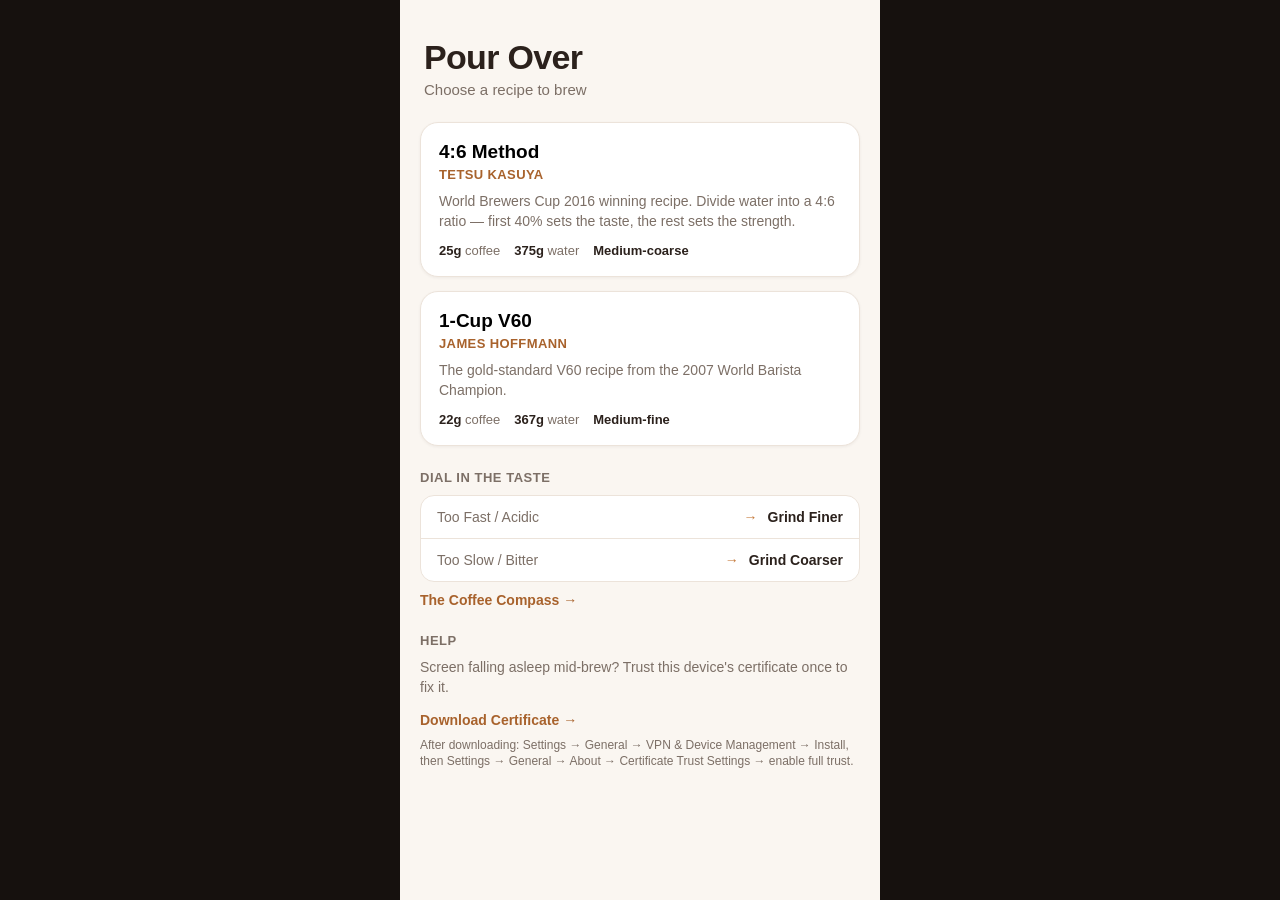
==== index.html @ e3b20e97 "working" ====
<!DOCTYPE html>
<html lang="en">
<head>
<meta charset="UTF-8" />
<meta name="viewport" content="width=device-width, initial-scale=1, viewport-fit=cover, maximum-scale=1" />
<meta name="theme-color" content="#1c1512" />
<title>Pour Over Timer</title>
<link rel="stylesheet" href="styles.css" />
</head>
<body>

<!-- HOME SCREEN -->
<section id="screen-home" class="screen screen-light active">
  <header class="home-header">
    <h1>Pour Over</h1>
    <p class="subtitle">Choose a recipe to brew</p>
  </header>
  <div id="recipe-list" class="recipe-list"></div>

  <section class="tasting-notes">
    <h3 class="steps-title">Dial In The Taste</h3>
    <div class="taste-list">
      <div class="taste-row">
        <span class="taste-symptom">Too Fast / Acidic</span>
        <span class="taste-arrow">&rarr;</span>
        <span class="taste-fix">Grind Finer</span>
      </div>
      <div class="taste-row">
        <span class="taste-symptom">Too Slow / Bitter</span>
        <span class="taste-arrow">&rarr;</span>
        <span class="taste-fix">Grind Coarser</span>
      </div>
    </div>
    <a
      class="taste-link"
      href="https://www.baristahustle.com/app-archive-main/the-coffee-compass/"
      target="_blank"
      rel="noopener noreferrer"
    >The Coffee Compass &rarr;</a>
  </section>

  <section class="help-section">
    <h3 class="steps-title">Help</h3>
    <p class="help-text">
      Screen falling asleep mid-brew? Trust this device's certificate once
      to fix it.
    </p>
    <a class="taste-link" href="/rootCA.pem">Download Certificate &rarr;</a>
    <p class="help-hint">
      After downloading: Settings &rarr; General &rarr; VPN &amp; Device
      Management &rarr; Install, then Settings &rarr; General &rarr; About
      &rarr; Certificate Trust Settings &rarr; enable full trust.
    </p>
  </section>
</section>

<!-- TUNE SCREEN -->
<section id="screen-tune" class="screen screen-light">
  <header class="tune-header">
    <button id="tune-back" class="icon-btn" aria-label="Back">&#8592;</button>
    <h2 id="tune-title">Recipe</h2>
    <span class="icon-btn spacer"></span>
  </header>

  <div class="tune-body">
    <div class="size-row" id="size-row"></div>

    <div class="dose-row">
      <button id="dose-minus" class="stepper-btn" aria-label="Decrease dose">&minus;</button>
      <div class="dose-display">
        <span id="dose-value">25</span><span class="dose-unit">g coffee</span>
      </div>
      <button id="dose-plus" class="stepper-btn" aria-label="Increase dose">&plus;</button>
    </div>

    <div class="totals-row">
      <div class="total-chip">
        <span class="total-icon">&#9749;</span>
        <span id="total-coffee">25 g</span>
      </div>
      <div class="total-chip">
        <span class="total-icon">&#128167;</span>
        <span id="total-water">375 g</span>
      </div>
      <div class="total-chip">
        <span class="total-icon">&#9881;&#65039;</span>
        <span id="total-grind">Medium-coarse</span>
      </div>
    </div>

    <div id="dialin-section" class="dialin-section">
      <h3 class="steps-title">Dial In The Taste</h3>
      <div class="dialin-row">
        <span class="dialin-label">Balance</span>
        <div id="balance-seg" class="segmented"></div>
      </div>
      <div class="dialin-row">
        <span class="dialin-label">Strength</span>
        <div id="strength-seg" class="segmented"></div>
      </div>
      <div id="pour-chart" class="pour-chart"></div>
      <div class="pour-chart-legend">
        <span class="legend-item"><i class="legend-swatch legend-taste"></i>Balance</span>
        <span class="legend-item"><i class="legend-swatch legend-strength"></i>Strength</span>
      </div>
    </div>

    <h3 class="steps-title">Pour Schedule</h3>
    <div id="step-list" class="step-list"></div>
  </div>

  <div class="tune-footer">
    <button id="start-btn" class="primary-btn">Start Timer</button>
  </div>
</section>

<!-- TIMER SCREEN -->
<section id="screen-timer" class="screen screen-dark">
  <header class="timer-header">
    <button id="timer-close" class="icon-btn dark" aria-label="Close">&times;</button>
    <div class="timer-title-wrap">
      <h2 id="timer-recipe-name">Recipe</h2>
      <span id="timer-progress-label" class="timer-progress-label">Step 1 of 5</span>
    </div>
    <button id="timer-restart" class="icon-btn dark" aria-label="Restart">&#8635;</button>
  </header>

  <div class="ring-wrap">
    <svg class="ring" viewBox="0 0 240 240">
      <circle class="ring-track" cx="120" cy="120" r="108" />
      <circle id="ring-progress" class="ring-progress" cx="120" cy="120" r="108" />
    </svg>
    <div class="ring-center">
      <span id="timer-clock">0:45</span>
    </div>
  </div>

  <div class="instruction-wrap">
    <p id="instruction-main">Pour to 75 g total</p>
    <p id="instruction-note">Bloom — gently swirl</p>
    <p id="instruction-next">Next: pour to 150 g total</p>
  </div>

  <div class="timer-controls">
    <button id="skip-back" class="control-btn" aria-label="Previous step">&#9198;</button>
    <button id="play-pause" class="control-btn primary" aria-label="Pause">&#10074;&#10074;</button>
    <button id="skip-fwd" class="control-btn" aria-label="Next step">&#9197;</button>
  </div>
</section>

<!-- DONE SCREEN -->
<section id="screen-done" class="screen screen-dark">
  <div class="done-body">
    <span class="done-icon">&#9749;</span>
    <h2>Brew complete</h2>
    <p id="done-time">Total time 3:30</p>
    <button id="done-btn" class="primary-btn">New Brew</button>
  </div>
</section>

<script src="recipes.js"></script>
<script src="app.js"></script>
</body>
</html>
---- styles.css ----
:root {
  --accent: #c5793a;
  --accent-dark: #a8622c;
  --cream: #faf6f1;
  --card: #ffffff;
  --ink: #2b211c;
  --ink-soft: #7c6f66;
  --border: #ece3da;
  --dark-bg: #16110e;
  --dark-card: #221a15;
  --dark-ink: #f5ede4;
  --dark-ink-soft: #a99a8d;
  --safe-top: env(safe-area-inset-top, 0px);
  --safe-bottom: env(safe-area-inset-bottom, 0px);
}

* { box-sizing: border-box; }

html, body {
  margin: 0;
  padding: 0;
  height: 100%;
  background: var(--dark-bg);
  font-family: -apple-system, BlinkMacSystemFont, "SF Pro Text", "Segoe UI", Roboto, sans-serif;
  color: var(--ink);
  -webkit-tap-highlight-color: transparent;
  overscroll-behavior: none;
}

button {
  font-family: inherit;
  border: none;
  background: none;
  cursor: pointer;
}

.screen {
  display: none;
  flex-direction: column;
  width: 100%;
  max-width: 480px;
  margin: 0 auto;
  min-height: 100vh;
  min-height: 100dvh;
  padding-top: calc(var(--safe-top) + 14px);
  padding-bottom: calc(var(--safe-bottom) + 14px);
}
.screen.active { display: flex; }
.screen-light { background: var(--cream); color: var(--ink); }
.screen-dark { background: var(--dark-bg); color: var(--dark-ink); }

/* ---------- HOME ---------- */
.home-header { padding: 24px 24px 8px; }
.home-header h1 { font-size: 34px; margin: 0 0 4px; letter-spacing: -0.02em; }
.subtitle { margin: 0; color: var(--ink-soft); font-size: 15px; }

.recipe-list {
  display: flex;
  flex-direction: column;
  gap: 14px;
  padding: 16px 20px;
}

.recipe-card {
  background: var(--card);
  border: 1px solid var(--border);
  border-radius: 18px;
  padding: 18px;
  text-align: left;
  box-shadow: 0 1px 3px rgba(43, 33, 28, 0.06);
}
.recipe-card h3 { margin: 0 0 4px; font-size: 19px; }
.recipe-card .author { margin: 0 0 10px; font-size: 13px; color: var(--accent-dark); font-weight: 600; text-transform: uppercase; letter-spacing: 0.03em; }
.recipe-card .desc { margin: 0 0 12px; font-size: 14px; color: var(--ink-soft); line-height: 1.4; }
.recipe-card .meta { display: flex; gap: 14px; font-size: 13px; color: var(--ink-soft); }
.recipe-card .meta b { color: var(--ink); }

.tasting-notes { padding: 8px 20px 16px; }

.taste-list {
  background: var(--card);
  border: 1px solid var(--border);
  border-radius: 14px;
  overflow: hidden;
}
.taste-row {
  display: flex;
  align-items: center;
  gap: 10px;
  padding: 13px 16px;
  font-size: 14px;
}
.taste-row + .taste-row { border-top: 1px solid var(--border); }
.taste-symptom { flex: 1; color: var(--ink-soft); }
.taste-arrow { color: var(--accent); font-weight: 700; }
.taste-fix { font-weight: 700; }

.taste-link {
  display: inline-block;
  margin-top: 10px;
  font-size: 14px;
  font-weight: 600;
  color: var(--accent-dark);
  text-decoration: none;
}
.taste-link:active { opacity: 0.7; }

.help-section { padding: 8px 20px 24px; }
.help-text { margin: 0 0 4px; font-size: 14px; color: var(--ink-soft); line-height: 1.4; }
.help-hint { margin: 8px 0 0; font-size: 12px; color: var(--ink-soft); line-height: 1.4; }

/* ---------- TUNE ---------- */
.tune-header {
  display: flex;
  align-items: center;
  justify-content: space-between;
  padding: 8px 12px;
}
.tune-header h2 { margin: 0; font-size: 17px; font-weight: 600; }
.icon-btn {
  width: 40px; height: 40px;
  display: flex; align-items: center; justify-content: center;
  font-size: 20px;
  border-radius: 50%;
  color: var(--ink);
}
.icon-btn.spacer { visibility: hidden; }
.icon-btn.dark { color: var(--dark-ink); background: rgba(255,255,255,0.08); }

.tune-body { padding: 8px 20px 100px; overflow-y: auto; flex: 1; }

.size-row { display: flex; gap: 8px; margin: 12px 0 20px; }
.size-chip {
  flex: 1;
  padding: 10px 0;
  text-align: center;
  border-radius: 12px;
  border: 1px solid var(--border);
  background: var(--card);
  font-size: 14px;
  font-weight: 600;
  color: var(--ink-soft);
}
.size-chip.selected {
  background: var(--accent);
  border-color: var(--accent);
  color: white;
}

.dose-row {
  display: flex;
  align-items: center;
  justify-content: center;
  gap: 28px;
  margin-bottom: 18px;
}
.stepper-btn {
  width: 44px; height: 44px;
  border-radius: 50%;
  background: var(--card);
  border: 1px solid var(--border);
  font-size: 22px;
  font-weight: 600;
  color: var(--accent-dark);
  display: flex; align-items: center; justify-content: center;
}
.stepper-btn:active { background: var(--border); }
.dose-display { text-align: center; min-width: 120px; }
#dose-value { font-size: 40px; font-weight: 700; letter-spacing: -0.02em; }
.dose-unit { display: block; font-size: 13px; color: var(--ink-soft); margin-top: 2px; }

.totals-row {
  display: flex;
  gap: 8px;
  margin-bottom: 24px;
}
.total-chip {
  flex: 1;
  background: var(--card);
  border: 1px solid var(--border);
  border-radius: 12px;
  padding: 10px 6px;
  text-align: center;
  font-size: 13px;
  font-weight: 600;
}
.total-icon { display: block; font-size: 18px; margin-bottom: 4px; }

.dialin-section { margin-bottom: 24px; }
.dialin-section.hidden { display: none; }

.dialin-row {
  display: flex;
  align-items: center;
  justify-content: space-between;
  gap: 12px;
  margin-bottom: 10px;
}
.dialin-label { font-size: 14px; font-weight: 600; color: var(--ink-soft); width: 68px; flex-shrink: 0; }

.segmented {
  display: flex;
  flex: 1;
  background: var(--card);
  border: 1px solid var(--border);
  border-radius: 10px;
  padding: 3px;
  gap: 3px;
}
.segmented-btn {
  flex: 1;
  padding: 7px 0;
  text-align: center;
  border-radius: 7px;
  font-size: 13px;
  font-weight: 600;
  color: var(--ink-soft);
}
.segmented-btn.selected {
  background: var(--accent);
  color: white;
}

.pour-chart {
  display: flex;
  align-items: flex-end;
  gap: 6px;
  height: 100px;
  margin-top: 16px;
  padding: 0 4px;
}
.pour-bar-wrap {
  flex: 1;
  display: flex;
  flex-direction: column;
  align-items: center;
  justify-content: flex-end;
  height: 100%;
}
.pour-bar-amount { font-size: 11px; font-weight: 700; color: var(--ink-soft); margin-bottom: 4px; white-space: nowrap; }
.pour-bar {
  width: 100%;
  max-width: 34px;
  border-radius: 5px 5px 0 0;
  transition: height 0.2s ease;
}
.pour-bar.phase-taste { background: #ecb98a; }
.pour-bar.phase-strength { background: var(--accent); }
.pour-bar-index { font-size: 11px; color: var(--ink-soft); margin-top: 6px; }

.pour-chart-legend {
  display: flex;
  justify-content: center;
  gap: 18px;
  margin-top: 4px;
  font-size: 12px;
  color: var(--ink-soft);
}
.legend-item { display: flex; align-items: center; gap: 6px; }
.legend-swatch { width: 10px; height: 10px; border-radius: 3px; display: inline-block; }
.legend-taste { background: #ecb98a; }
.legend-strength { background: var(--accent); }

.steps-title { font-size: 13px; text-transform: uppercase; letter-spacing: 0.04em; color: var(--ink-soft); margin: 0 0 10px; }

.step-list { display: flex; flex-direction: column; gap: 8px; }
.step-row {
  display: flex;
  align-items: center;
  justify-content: space-between;
  background: var(--card);
  border: 1px solid var(--border);
  border-radius: 12px;
  padding: 12px 14px;
  font-size: 14px;
}
.step-row .step-time { color: var(--ink-soft); width: 52px; font-variant-numeric: tabular-nums; }
.step-row .step-note { flex: 1; color: var(--ink-soft); padding: 0 8px; }
.step-row .step-amount { font-weight: 700; }

.tune-footer {
  position: sticky;
  bottom: 0;
  padding: 14px 20px calc(14px + var(--safe-bottom));
  background: linear-gradient(to top, var(--cream) 70%, transparent);
}
.primary-btn {
  width: 100%;
  padding: 16px;
  border-radius: 14px;
  background: var(--accent);
  color: white;
  font-size: 17px;
  font-weight: 700;
}
.primary-btn:active { background: var(--accent-dark); }

/* ---------- TIMER ---------- */
.timer-header {
  display: flex;
  align-items: center;
  justify-content: space-between;
  padding: 4px 16px 8px;
}
.timer-title-wrap { text-align: center; }
.timer-title-wrap h2 { margin: 0; font-size: 16px; font-weight: 600; }
.timer-progress-label { font-size: 12px; color: var(--dark-ink-soft); }

.ring-wrap {
  position: relative;
  width: min(78vw, 300px);
  height: min(78vw, 300px);
  margin: 12px auto 0;
}
.ring { width: 100%; height: 100%; transform: rotate(-90deg); }
.ring-track { fill: none; stroke: rgba(255,255,255,0.08); stroke-width: 14; }
.ring-progress {
  fill: none;
  stroke: var(--accent);
  stroke-width: 14;
  stroke-linecap: round;
  transition: stroke-dashoffset 0.25s linear, stroke 0.3s;
}
.ring-center {
  position: absolute;
  inset: 0;
  display: flex;
  align-items: center;
  justify-content: center;
}
#timer-clock { font-size: 56px; font-weight: 700; font-variant-numeric: tabular-nums; letter-spacing: -0.01em; }

.instruction-wrap { text-align: center; padding: 20px 28px 0; }
#instruction-main { font-size: 22px; font-weight: 700; margin: 0 0 4px; }
#instruction-note { font-size: 14px; color: var(--accent); margin: 0 0 14px; font-weight: 600; }
#instruction-next { font-size: 14px; color: var(--dark-ink-soft); margin: 0; }

.timer-controls {
  margin-top: auto;
  display: flex;
  align-items: center;
  justify-content: center;
  gap: 28px;
  padding: 24px 0 8px;
}
.control-btn {
  width: 54px; height: 54px;
  border-radius: 50%;
  background: rgba(255,255,255,0.08);
  color: var(--dark-ink);
  font-size: 18px;
  display: flex; align-items: center; justify-content: center;
}
.control-btn.primary {
  width: 72px; height: 72px;
  background: var(--accent);
  color: white;
  font-size: 22px;
}
.control-btn:active { filter: brightness(0.9); }

.timer-controls.controls-hidden { visibility: hidden; }

/* ---------- DONE ---------- */
.done-body {
  margin: auto;
  text-align: center;
  padding: 0 30px;
}
.done-icon { font-size: 52px; display: block; margin-bottom: 14px; }
.done-body h2 { margin: 0 0 8px; font-size: 24px; }
.done-body p { margin: 0 0 26px; color: var(--dark-ink-soft); }
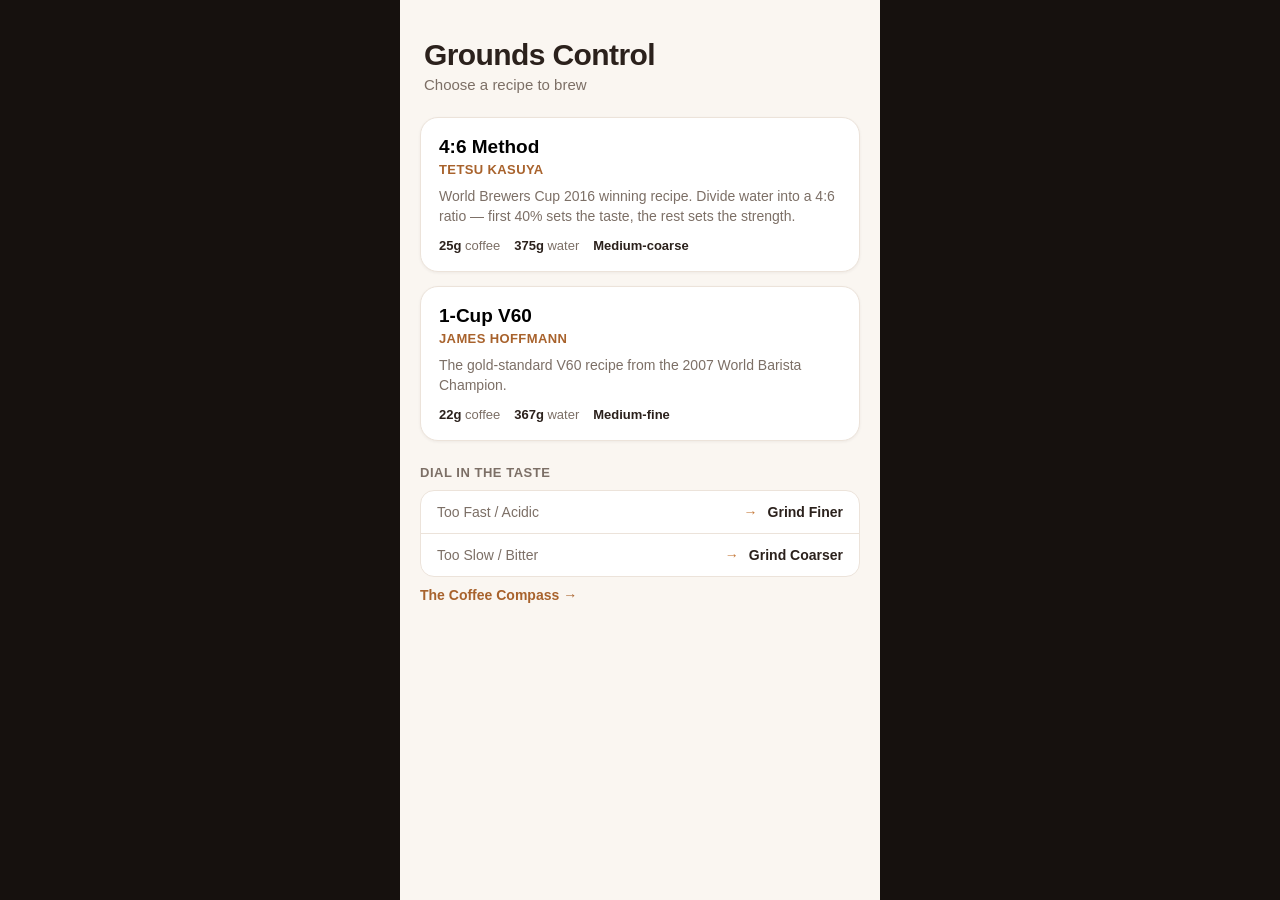
==== commit a56237f8: "Grounds Control" ====
--- a/index.html
+++ b/index.html
@@ -4,7 +4,7 @@
 <meta charset="UTF-8" />
 <meta name="viewport" content="width=device-width, initial-scale=1, viewport-fit=cover, maximum-scale=1" />
 <meta name="theme-color" content="#1c1512" />
-<title>Pour Over Timer</title>
+<title>Grounds Control</title>
 <link rel="stylesheet" href="styles.css" />
 </head>
 <body>
@@ -12,7 +12,7 @@
 <!-- HOME SCREEN -->
 <section id="screen-home" class="screen screen-light active">
   <header class="home-header">
-    <h1>Pour Over</h1>
+    <h1>Grounds Control</h1>
     <p class="subtitle">Choose a recipe to brew</p>
   </header>
   <div id="recipe-list" class="recipe-list"></div>
@@ -37,20 +37,6 @@
       target="_blank"
       rel="noopener noreferrer"
     >The Coffee Compass &rarr;</a>
-  </section>
-
-  <section class="help-section">
-    <h3 class="steps-title">Help</h3>
-    <p class="help-text">
-      Screen falling asleep mid-brew? Trust this device's certificate once
-      to fix it.
-    </p>
-    <a class="taste-link" href="/rootCA.pem">Download Certificate &rarr;</a>
-    <p class="help-hint">
-      After downloading: Settings &rarr; General &rarr; VPN &amp; Device
-      Management &rarr; Install, then Settings &rarr; General &rarr; About
-      &rarr; Certificate Trust Settings &rarr; enable full trust.
-    </p>
   </section>
 </section>
 
--- a/styles.css
+++ b/styles.css
@@ -51,7 +51,7 @@
 
 /* ---------- HOME ---------- */
 .home-header { padding: 24px 24px 8px; }
-.home-header h1 { font-size: 34px; margin: 0 0 4px; letter-spacing: -0.02em; }
+.home-header h1 { font-size: 30px; margin: 0 0 4px; letter-spacing: -0.02em; }
 .subtitle { margin: 0; color: var(--ink-soft); font-size: 15px; }
 
 .recipe-list {
@@ -104,10 +104,6 @@
   text-decoration: none;
 }
 .taste-link:active { opacity: 0.7; }
-
-.help-section { padding: 8px 20px 24px; }
-.help-text { margin: 0 0 4px; font-size: 14px; color: var(--ink-soft); line-height: 1.4; }
-.help-hint { margin: 8px 0 0; font-size: 12px; color: var(--ink-soft); line-height: 1.4; }
 
 /* ---------- TUNE ---------- */
 .tune-header {
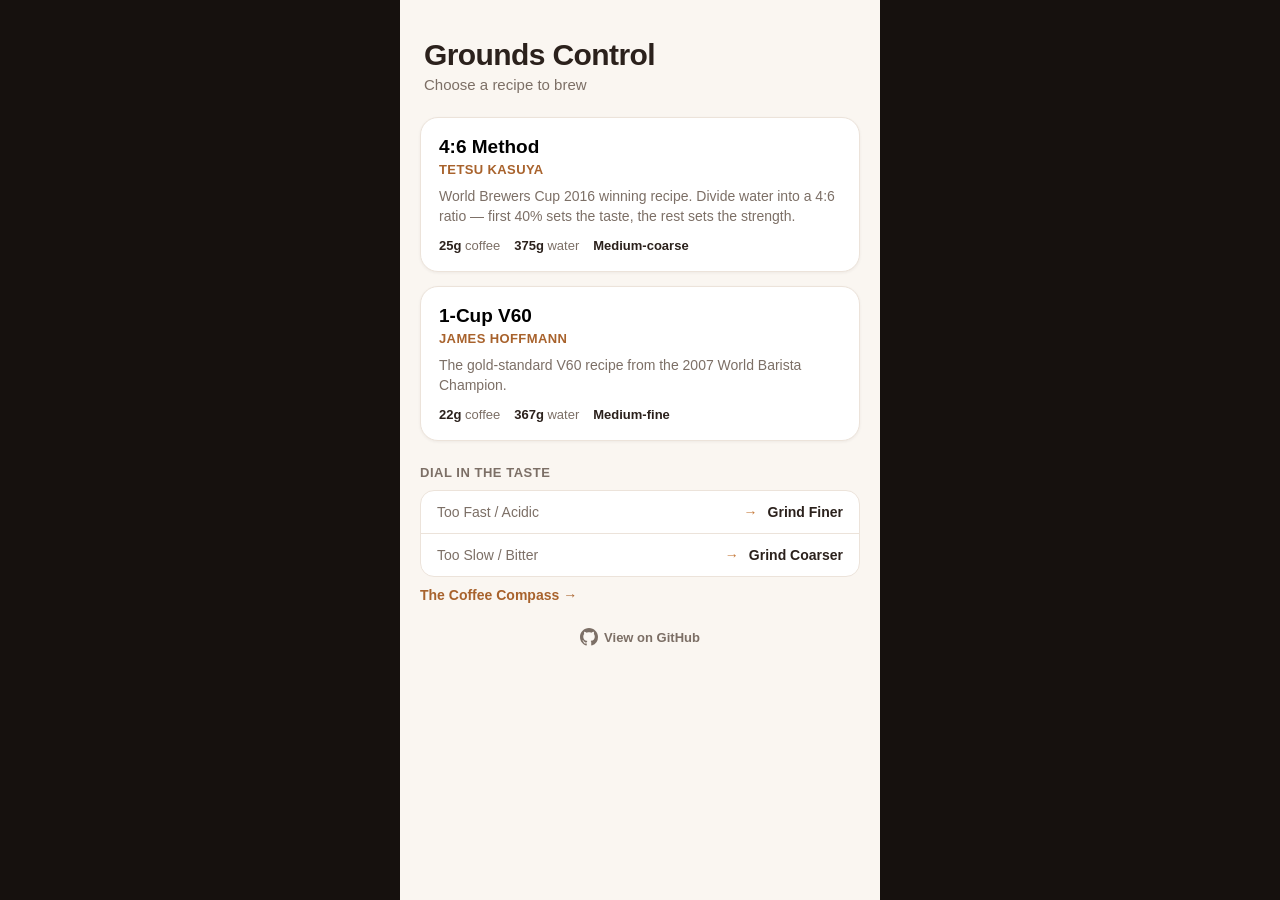
==== commit 16bdbbb2: "github link and favicon" ====
--- a/index.html
+++ b/index.html
@@ -5,6 +5,7 @@
 <meta name="viewport" content="width=device-width, initial-scale=1, viewport-fit=cover, maximum-scale=1" />
 <meta name="theme-color" content="#1c1512" />
 <title>Grounds Control</title>
+<link rel="icon" href="favicon.ico" sizes="any" />
 <link rel="stylesheet" href="styles.css" />
 </head>
 <body>
@@ -38,6 +39,28 @@
       rel="noopener noreferrer"
     >The Coffee Compass &rarr;</a>
   </section>
+
+  <footer class="site-footer">
+    <a
+      class="github-link"
+      href="https://github.com/dhcrain/pourover"
+      target="_blank"
+      rel="noopener noreferrer"
+      aria-label="View source on GitHub"
+    >
+      <svg viewBox="0 0 16 16" width="18" height="18" fill="currentColor" aria-hidden="true">
+        <path d="M8 0C3.58 0 0 3.58 0 8c0 3.54 2.29 6.53 5.47 7.59.4.07.55-.17.55-.38
+          0-.19-.01-.82-.01-1.49-2.01.37-2.53-.49-2.69-.94-.09-.23-.48-.94-.82-1.13
+          -.28-.15-.68-.52-.01-.53.63-.01 1.08.58 1.23.82.72 1.21 1.87.87 2.33.66
+          .07-.52.28-.87.51-1.07-1.78-.2-3.64-.89-3.64-3.95 0-.87.31-1.59.82-2.15
+          -.08-.2-.36-1.02.08-2.12 0 0 .67-.21 2.2.82.64-.18 1.32-.27 2-.27
+          .68 0 1.36.09 2 .27 1.53-1.04 2.2-.82 2.2-.82.44 1.1.16 1.92.08 2.12
+          .51.56.82 1.27.82 2.15 0 3.07-1.87 3.75-3.65 3.95.29.25.54.73.54 1.48
+          0 1.07-.01 1.93-.01 2.2 0 .21.15.46.55.38A8.01 8.01 0 0 0 16 8c0-4.42-3.58-8-8-8Z"/>
+      </svg>
+      <span>View on GitHub</span>
+    </a>
+  </footer>
 </section>
 
 <!-- TUNE SCREEN -->
--- a/styles.css
+++ b/styles.css
@@ -105,6 +105,18 @@
 }
 .taste-link:active { opacity: 0.7; }
 
+.site-footer { padding: 8px 20px 24px; text-align: center; }
+.github-link {
+  display: inline-flex;
+  align-items: center;
+  gap: 6px;
+  font-size: 13px;
+  font-weight: 600;
+  color: var(--ink-soft);
+  text-decoration: none;
+}
+.github-link:active { opacity: 0.7; }
+
 /* ---------- TUNE ---------- */
 .tune-header {
   display: flex;
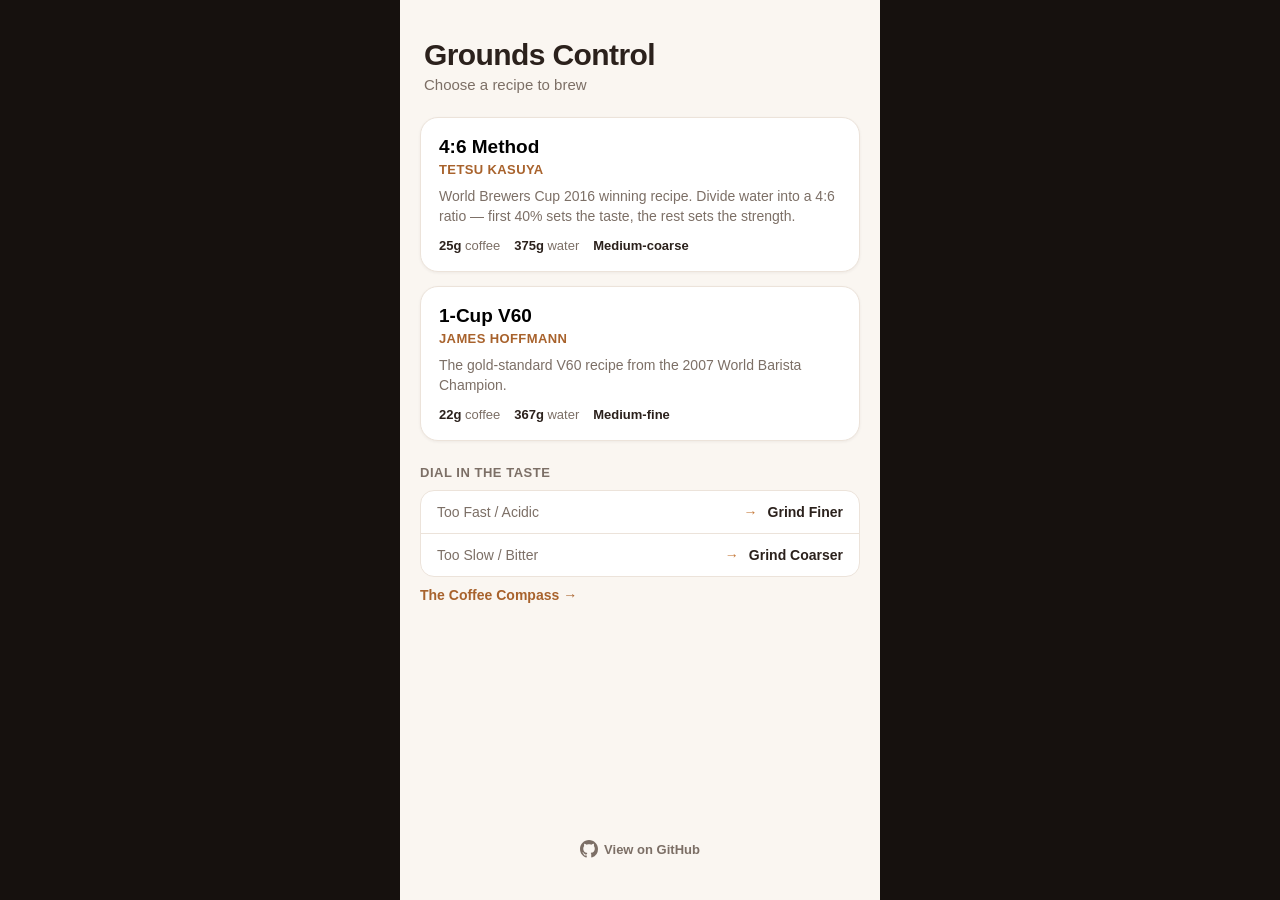
==== commit 06bdc21b: "Improve timer screen UI and iOS audio reliability Make the pour-target grams the visual focal point " ====
--- a/index.html
+++ b/index.html
@@ -151,9 +151,9 @@
   </div>
 
   <div class="timer-controls">
-    <button id="skip-back" class="control-btn" aria-label="Previous step">&#9198;</button>
-    <button id="play-pause" class="control-btn primary" aria-label="Pause">&#10074;&#10074;</button>
-    <button id="skip-fwd" class="control-btn" aria-label="Next step">&#9197;</button>
+    <button id="skip-back" class="control-btn" aria-label="Previous step">&lt;&lt;</button>
+    <button id="play-pause" class="control-btn primary" aria-label="Pause"><span class="pause-icon">&#10074; &#10074;</span></button>
+    <button id="skip-fwd" class="control-btn" aria-label="Next step">&gt;&gt;</button>
   </div>
 </section>
 
--- a/styles.css
+++ b/styles.css
@@ -105,7 +105,7 @@
 }
 .taste-link:active { opacity: 0.7; }
 
-.site-footer { padding: 8px 20px 24px; text-align: center; }
+.site-footer { margin-top: auto; padding: 8px 20px 24px; text-align: center; }
 .github-link {
   display: inline-flex;
   align-items: center;
@@ -339,7 +339,8 @@
 #timer-clock { font-size: 56px; font-weight: 700; font-variant-numeric: tabular-nums; letter-spacing: -0.01em; }
 
 .instruction-wrap { text-align: center; padding: 20px 28px 0; }
-#instruction-main { font-size: 22px; font-weight: 700; margin: 0 0 4px; }
+#instruction-main { font-size: 16px; font-weight: 600; margin: 0 0 6px; color: var(--dark-ink-soft); }
+.instruction-grams { font-size: 40px; font-weight: 700; color: var(--dark-ink); letter-spacing: -0.01em; font-variant-numeric: tabular-nums; }
 #instruction-note { font-size: 14px; color: var(--accent); margin: 0 0 14px; font-weight: 600; }
 #instruction-next { font-size: 14px; color: var(--dark-ink-soft); margin: 0; }
 
@@ -357,6 +358,7 @@
   background: rgba(255,255,255,0.08);
   color: var(--dark-ink);
   font-size: 18px;
+  font-weight: 700;
   display: flex; align-items: center; justify-content: center;
 }
 .control-btn.primary {
@@ -366,6 +368,7 @@
   font-size: 22px;
 }
 .control-btn:active { filter: brightness(0.9); }
+.pause-icon { display: inline-flex; gap: 5px; }
 
 .timer-controls.controls-hidden { visibility: hidden; }
 
